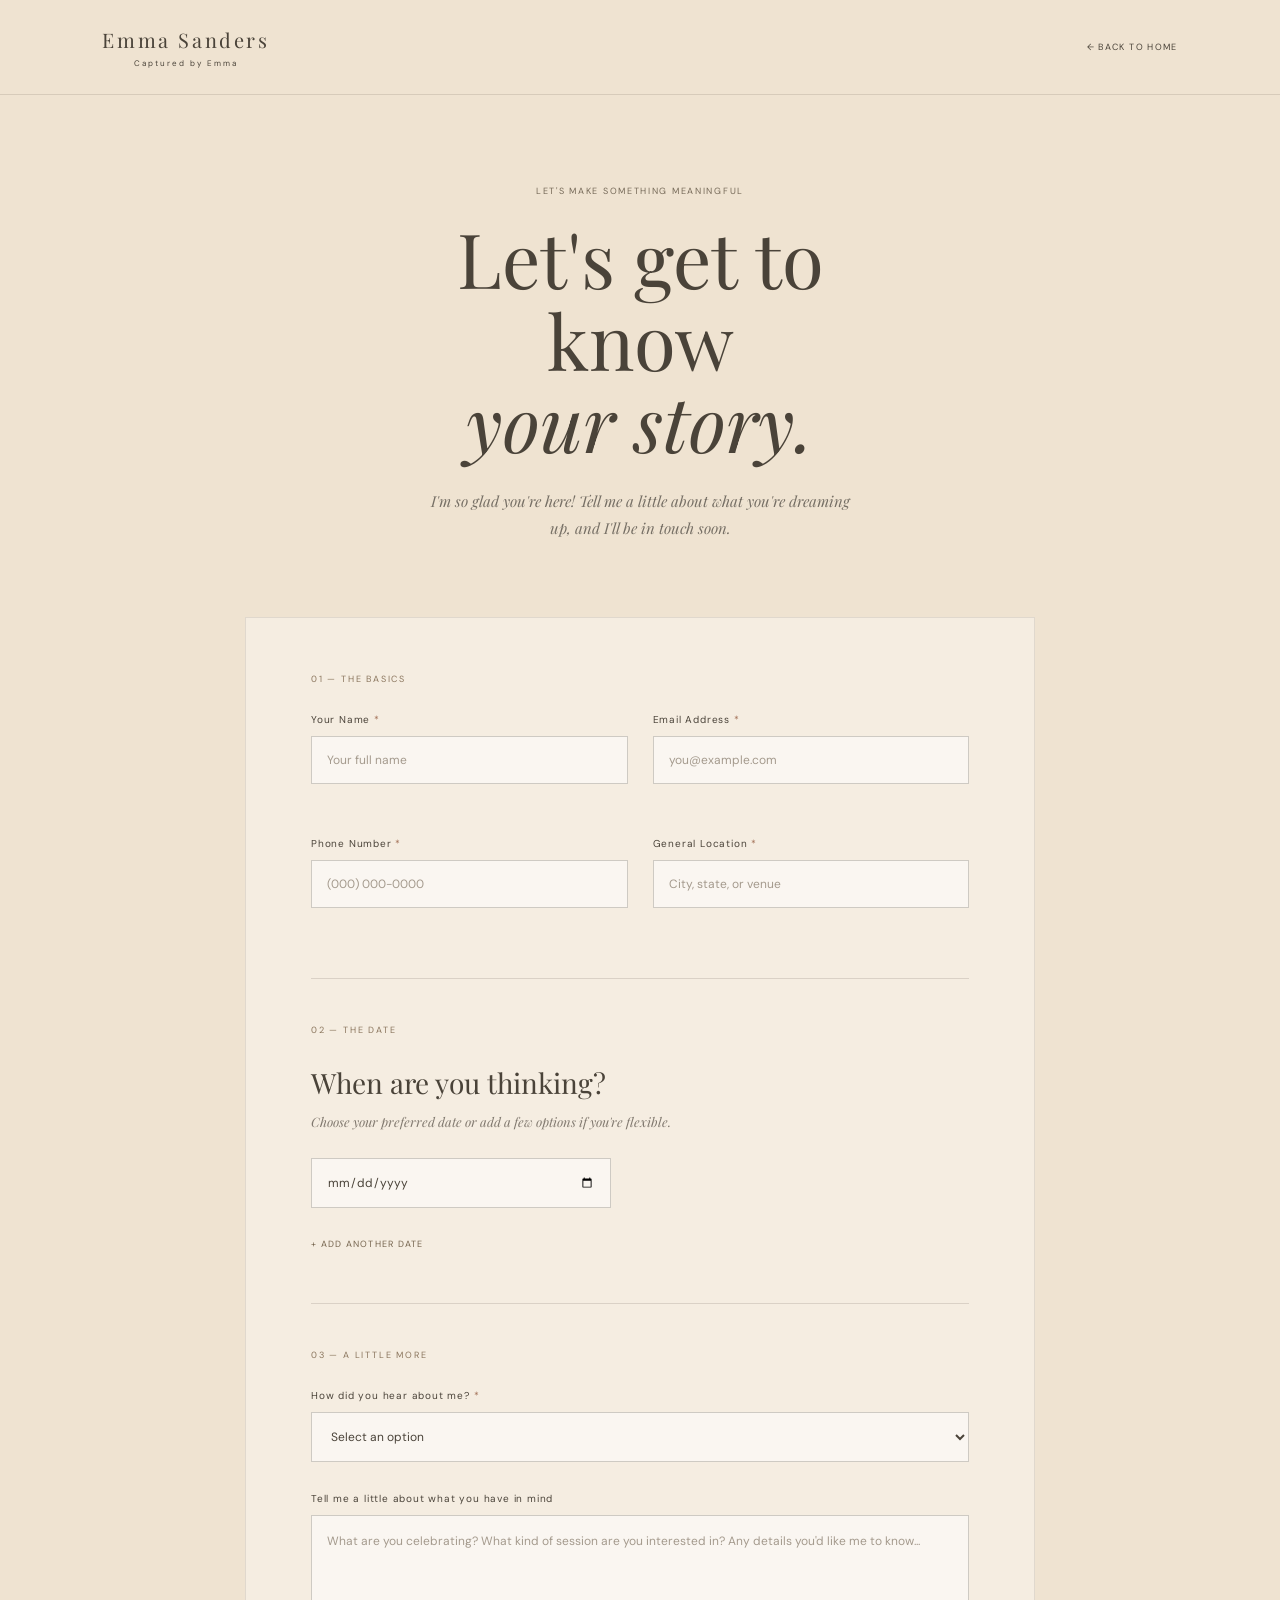
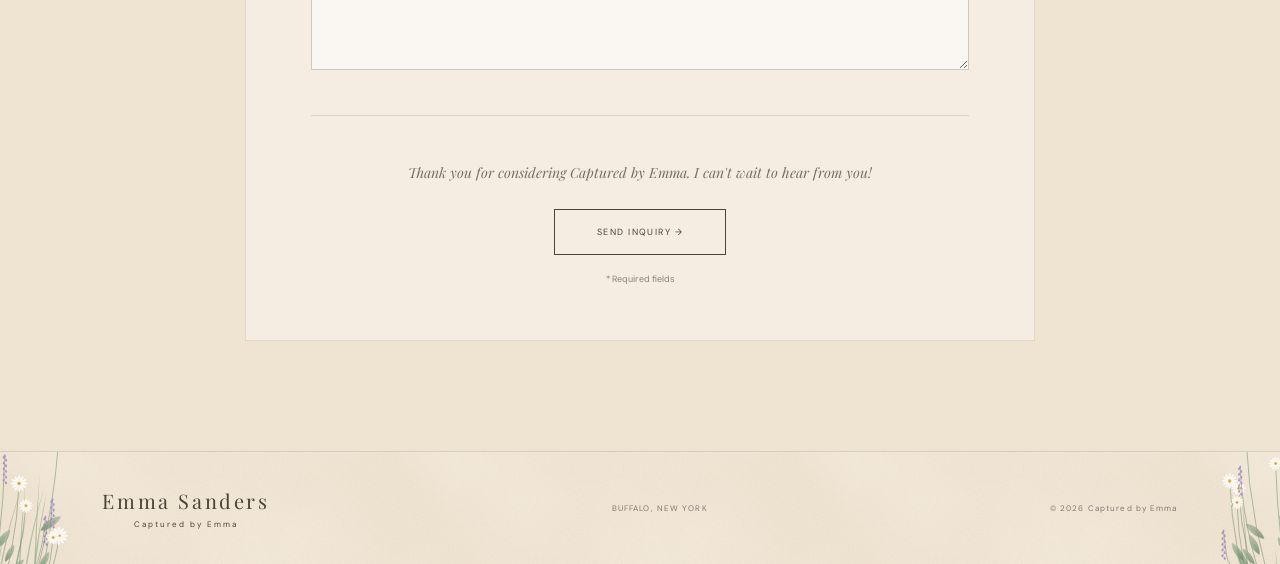
==== booking.html @ 7e06616d "inquire" ====
<!doctype html>
<html lang="en">
<head>
  <meta charset="utf-8">
  <meta name="viewport" content="width=device-width, initial-scale=1">

  <title>Booking Inquiry — Captured by Emma</title>

  <link rel="preconnect" href="https://fonts.googleapis.com">
  <link rel="preconnect" href="https://fonts.gstatic.com" crossorigin>

  <link href="https://fonts.googleapis.com/css2?family=DM+Sans:wght@400;500;600&family=Great+Vibes&family=Playfair+Display:ital,wght@0,400;0,500;1,400&display=swap" rel="stylesheet">

  <link rel="stylesheet" href="style.css?v=10">
</head>

<body class="booking-page">

  <header class="booking-header">
    <a class="booking-logo" href="index.html">
      Emma Sanders
      <small>Captured by Emma</small>
    </a>

    <a class="booking-back" href="index.html">← BACK TO HOME</a>
  </header>

  <main class="booking-main">

    <div class="booking-intro">
      <p class="tiny">LET'S MAKE SOMETHING MEANINGFUL</p>

      <h1>Let's get to know<br><em>your story.</em></h1>

      <p>
        I'm so glad you're here! Tell me a little about what you're
        dreaming up, and I'll be in touch soon.
      </p>
    </div>

    <form class="booking-form" id="booking-form">

      <!-- THE BASICS -->
      <div class="form-section">
        <p class="form-section-label">01 — THE BASICS</p>

        <div class="form-grid">

          <div class="form-field">
            <label for="name">Your Name <span>*</span></label>
            <input type="text" id="name" name="Name" placeholder="Your full name" required>
          </div>

          <div class="form-field">
            <label for="email">Email Address <span>*</span></label>
            <input type="email" id="email" name="Email" placeholder="you@example.com" required>
          </div>

          <div class="form-field">
            <label for="phone">Phone Number <span>*</span></label>
            <input type="tel" id="phone" name="Phone" placeholder="(000) 000-0000" required>
          </div>

          <div class="form-field">
            <label for="location">General Location <span>*</span></label>
            <input type="text" id="location" name="Location" placeholder="City, state, or venue" required>
          </div>

        </div>
      </div>

      <!-- PREFERRED DATES -->
      <div class="form-section">
        <p class="form-section-label">02 — THE DATE</p>

        <h2>When are you thinking?</h2>

        <p class="form-help">
          Choose your preferred date or add a few options if you're flexible.
        </p>

        <div id="date-list">

          <div class="date-entry">
            <input
              type="date"
              name="Preferred Dates"
              class="preferred-date"
              aria-label="Preferred date"
              required
            >
          </div>

        </div>

        <button type="button" class="add-date" id="add-date">
          + ADD ANOTHER DATE
        </button>
      </div>

      <!-- ADDITIONAL DETAILS -->
      <div class="form-section">
        <p class="form-section-label">03 — A LITTLE MORE</p>

        <div class="form-field">
          <label for="source">How did you hear about me? <span>*</span></label>

          <select id="source" name="How did you hear about me" required>
            <option value="" disabled selected>Select an option</option>
            <option value="Instagram">Instagram</option>
            <option value="Facebook">Facebook</option>
            <option value="Google">Google</option>
            <option value="Word of mouth">Word of mouth / Referral</option>
            <option value="Previous client">Previous client</option>
            <option value="Other">Other</option>
          </select>
        </div>

        <div class="form-field details-field">
          <label for="details">Tell me a little about what you have in mind</label>

          <textarea
            id="details"
            name="Details"
            rows="6"
            placeholder="What are you celebrating? What kind of session are you interested in? Any details you'd like me to know..."
          ></textarea>
        </div>
      </div>

      <!-- SUBMIT -->
      <div class="booking-submit">
        <p>Thank you for considering Captured by Emma. I can't wait to hear from you!</p>

        <button type="submit" class="booking-submit-button">
          SEND INQUIRY →
        </button>

        <small>* Required fields</small>
      </div>

    </form>

    <!-- THANK YOU MESSAGE -->
    <div id="thank-you" class="thank-you-message" hidden>
      <p class="tiny">THANK YOU</p>
      <h2>Your story starts here.</h2>
      <p>Your inquiry has been completed. I'll look forward to connecting with you!</p>
      <a href="index.html" class="outline-pill dark-pill">BACK TO HOME</a>
    </div>

  </main>

  <footer class="booking-footer">
    <a class="booking-logo" href="index.html">
      Emma Sanders
      <small>Captured by Emma</small>
    </a>

    <p>BUFFALO, NEW YORK</p>

    <small>© <span id="year"></span> Captured by Emma</small>
  </footer>

  <script>
    // Update footer year.
    document.getElementById("year").textContent = new Date().getFullYear();

    // Get today's date in local time.
    const today = new Date();

    const localToday = new Date(
      today.getTime() - today.getTimezoneOffset() * 60000
    ).toISOString().split("T")[0];

    // Prevent selecting dates in the past.
    document.querySelectorAll(".preferred-date").forEach(input => {
      input.min = localToday;
    });

    // Add additional preferred dates.
    const dateList = document.getElementById("date-list");
    const addDateButton = document.getElementById("add-date");

    addDateButton.addEventListener("click", () => {
      const entry = document.createElement("div");
      entry.className = "date-entry";

      const input = document.createElement("input");
      input.type = "date";
      input.name = "Preferred Dates";
      input.className = "preferred-date";
      input.setAttribute("aria-label", "Additional preferred date");
      input.min = localToday;

      const removeButton = document.createElement("button");
      removeButton.type = "button";
      removeButton.className = "remove-date";
      removeButton.textContent = "REMOVE";
      removeButton.setAttribute("aria-label", "Remove this date");

      removeButton.addEventListener("click", () => {
        entry.remove();
      });

      entry.append(input, removeButton);
      dateList.appendChild(entry);
    });

    // Send the inquiry by email (via FormSubmit) and show the thank-you message.
    const bookingForm = document.getElementById("booking-form");
    const submitButton = bookingForm.querySelector(".booking-submit-button");
    const thankYou = document.getElementById("thank-you");

    const errorMessage = document.createElement("p");
    errorMessage.className = "form-help";
    errorMessage.setAttribute("role", "alert");
    errorMessage.hidden = true;
    errorMessage.textContent =
      "Sorry, something went wrong sending your inquiry. Please try again in a moment.";
    submitButton.insertAdjacentElement("beforebegin", errorMessage);

    bookingForm.addEventListener("submit", async function (event) {
      event.preventDefault();
      event.stopPropagation();

      if (!bookingForm.reportValidity()) return;

      errorMessage.hidden = true;
      submitButton.disabled = true;
      const originalLabel = submitButton.textContent;
      submitButton.textContent = "SENDING...";

      // Collect the fields, combining every preferred date into one line.
      const data = new FormData(bookingForm);
      const dates = data.getAll("Preferred Dates").filter(Boolean);
      data.delete("Preferred Dates");
      data.set("Preferred Dates", dates.join(", "));

      // FormSubmit options.
      data.set("_subject", "New booking inquiry — Captured by Emma");
      data.set("_template", "table");
      data.set("_captcha", "false");
      data.set("_replyto", bookingForm.elements["Email"].value);

      try {
        const response = await fetch("https://formsubmit.co/ajax/be078366243f27d2cad0f4f7a2c59f19", {
          method: "POST",
          headers: { "Accept": "application/json" },
          body: data
        });

        const result = await response.json();

        if (!response.ok || String(result.success) !== "true") {
          throw new Error(result.message || "Send failed");
        }

        bookingForm.hidden = true;
        thankYou.hidden = false;
        thankYou.scrollIntoView({ behavior: "smooth", block: "center" });
      } catch (err) {
        console.error(err);
        errorMessage.hidden = false;
        submitButton.disabled = false;
        submitButton.textContent = originalLabel;
      }
    });
  </script>

</body>
</html>
---- style.css ----
:root{--tan:#d6b587;--blue:#b5c0c4;--cream:#f6f1e9;--ink:#4b4944;--white:#fff;--serif:'Playfair Display',Georgia,serif;--sans:'DM Sans',Arial,sans-serif;--script:'Great Vibes','Brush Script MT',cursive}

*{box-sizing:border-box}
html{scroll-behavior:smooth}
body{margin:0;color:var(--ink);font-family:var(--sans);background:var(--cream)}
a{color:inherit;text-decoration:none}
img{display:block;width:100%;height:100%;object-fit:cover}

.nav{height:76px;position:absolute;top:0;left:0;width:100%;z-index:10;display:flex;align-items:center;justify-content:space-between;padding:0 6%;color:#fff}
.logo{font:19px var(--serif);letter-spacing:.13em;text-align:center}
.logo small{display:block;font:8px var(--sans);letter-spacing:.25em;margin-top:5px}
.links{display:flex;gap:34px}
.links a,.nav-cta{font-size:9px;letter-spacing:.15em}
.menu{display:none}

.hero{height:100vh;min-height:620px;position:relative;color:white;display:grid;place-items:center;overflow:hidden}
.hero-photo,.hero-dim{position:absolute;inset:0}
.hero-photo img{object-position:center 55%;transform:scale(1.12)}
.hero-dim{background:rgba(27,32,36,.36)}
.read-pill,.outline-pill{border:1px solid rgba(255,255,255,.85);border-radius:40px;padding:12px 34px;font-size:9px;letter-spacing:.15em;display:inline-block}
.read-pill{position:absolute;top:7%;left:50%;transform:translateX(-50%)}
.hero-center{position:relative;text-align:center;margin-top:15px}
.hero .monogram{display:block;border:0;padding:0;margin:0 auto 6px;font:400 60px/1.1 var(--script);white-space:nowrap;text-shadow:0 2px 14px rgba(0,0,0,.25)}
.hero h1{font:clamp(30px,3.2vw,44px)/1.25 var(--serif);font-weight:400;margin:0 0 12px}
.hero-center p{font:italic 16px/1.6 var(--serif);margin:0}
.scroll-cue{position:absolute;bottom:16px;right:4%;font-size:22px}

.about-block{background:var(--tan);padding:105px 10% 110px}
.about-inner{max-width:1040px;margin:auto;display:grid;grid-template-columns:1fr 1fr;align-items:center;gap:12%}
.portrait-wrap{position:relative;padding:0 12% 0 0}
.portrait-arch{height:450px;overflow:hidden;border-radius:0 48% 0 0}
.portrait-arch img{object-position:center 35%;transform:scale(1.1)}
.signature{position:absolute;bottom:-22px;left:-30px;color:white;font:italic 32px var(--serif);transform:rotate(-8deg)}
.signature small{display:block;font:9px var(--sans);letter-spacing:.2em;text-align:center;margin-top:3px}
.tiny{font-size:9px;letter-spacing:.19em;margin:0 0 23px}
.about-copy h2{font:clamp(29px,3vw,39px)/1.28 var(--serif);font-weight:400;margin:0 0 12px;color:white}
.about-copy p:not(.tiny){font-size:12px;line-height:1.85;color:#fff;margin:12px 0}
.about-copy .outline-pill{margin-top:15px;color:white}

.statement{position:relative;background:var(--blue);min-height:520px;padding:0 8% 80px;text-align:center;overflow:hidden}
.statement-photo{height:280px;width:min(58vw,620px);margin:-1px auto 38px;overflow:hidden;border-radius:0 0 50% 50%}
.statement-photo img{transform:scale(1.12)}
.statement h2{font:clamp(29px,3.8vw,42px)/1.35 var(--serif);font-weight:400;color:white;margin:0}
.est{position:absolute;bottom:22px;color:white;font-size:9px;font-weight:600;letter-spacing:.2em}
.est.left{left:14%}
.est.right{right:14%}

.story{background:var(--cream);padding:115px 10% 120px;overflow:hidden}
.story-heading{text-align:center}
.story-heading h2,.locations h2{font:clamp(45px,6vw,72px)/1.05 var(--serif);font-weight:400;margin:0}
.story-heading h2 em,.locations h2 em{font-weight:400}
.story-heading>p:last-child{font-size:12px;line-height:1.8;color:#81796f;max-width:440px;margin:20px auto 0}

.photo-scatter{max-width:1000px;margin:75px auto 55px;position:relative;height:660px}
.photo-scatter figure{position:absolute;margin:0}
.photo{overflow:hidden}
.photo img{transform:scale(1.15)}
.photo-scatter figcaption{font-size:8px;letter-spacing:.15em;color:#837b70;margin-top:12px}

.scatter-one{width:37%;left:3%;top:75px}
.scatter-one .photo{height:370px}

.scatter-two{width:43%;right:3%;top:0}
.scatter-two .photo{height:440px}
.scatter-two figcaption{text-align:left}

.scatter-three{width:31%;left:35%;top:370px}
.scatter-three .photo{height:280px}
.scatter-three .photo img{
    transform:scale(1);
    object-position:center center;
}

.dark-pill{border-color:#77736c;color:var(--ink);display:table;margin:auto}

/* ---------- Locations: two auto-scrolling photo rows ---------- */
.locations{background:#e6ddd0;padding:110px 0 125px;text-align:center;overflow:hidden}
.locations-head{padding:0 10%}
.locations h2{color:var(--ink)}
.locations-intro{font:italic 15px/1.7 var(--serif);max-width:430px;margin:20px auto 0;color:#766f65}

.marquee{margin-top:65px;overflow:hidden;display:flex;flex-direction:column;gap:30px;
    -webkit-mask-image:linear-gradient(90deg,transparent,#000 7%,#000 93%,transparent);
    mask-image:linear-gradient(90deg,transparent,#000 7%,#000 93%,transparent)}
/* --shift (minus one set's width) and --dur are set by script.js so every row loops seamlessly */
.marquee-track{display:flex;width:max-content;will-change:transform;animation:marquee var(--dur,60s) linear infinite}
.marquee-track.reverse{animation-direction:reverse}
.marquee-set{display:flex;align-items:flex-start;gap:24px;padding-right:24px}
.tile{flex:none;width:250px;margin:0;text-align:left}
.tile-img{height:300px;overflow:hidden}
.tile figcaption{font-size:8px;letter-spacing:.15em;color:#837b70;margin-top:12px}
@keyframes marquee{from{transform:translate3d(0,0,0)}to{transform:translate3d(var(--shift,0px),0,0)}}

.quote{background:#b5c0c4;text-align:center;padding:95px 15%}
.quote blockquote{font:clamp(27px,3.5vw,42px)/1.35 var(--serif);color:white;margin:0 auto;max-width:800px}
.quote small{display:block;font-size:8px;letter-spacing:.2em;color:white;margin-top:25px}

.contact{height:580px;position:relative;display:grid;place-items:center;text-align:center;color:white;overflow:hidden}
.contact-bg,.contact-overlay{position:absolute;inset:0}
.contact-bg img{transform:scale(1.12)}
.contact-overlay{background:rgba(35,38,36,.4)}
.contact-copy{position:relative}
.contact-copy .tiny{color:white}
.contact h2{font:clamp(48px,7vw,82px)/1.05 var(--serif);font-weight:400;margin:0}
.contact-copy>p:not(.tiny){font:italic 15px var(--serif);margin:20px 0 28px}

footer{background:var(--cream);padding:40px 6% 25px;display:flex;align-items:center;justify-content:space-between;gap:20px;text-align:center}
footer .logo{font-size:17px}
footer p,footer>div,footer>small{font-size:8px;letter-spacing:.14em;color:#81796f}
footer>div{display:flex;gap:20px}

@media(max-width:700px){
    .hero .monogram{font-size:44px}
    .nav{height:68px;padding:0 6%}
    .menu{display:block;background:none;border:0;color:white;font-size:22px}
    .links{display:none;position:absolute;top:68px;left:0;right:0;background:#bda078;padding:25px 8%;flex-direction:column;gap:20px}
    .links.open{display:flex}
    .nav-cta{display:none}
    .hero{min-height:620px}
    .hero h1{font-size:32px}
    .hero-center p{font-size:14px}
    .about-block{padding:75px 8% 85px}
    .about-inner{grid-template-columns:1fr;gap:60px}
    .portrait-wrap{width:82%;margin:auto}
    .portrait-arch{height:390px}
    .about-copy{padding:0 3%}
    .about-copy h2{font-size:31px}
    .statement{min-height:440px;padding-bottom:65px}
    .statement-photo{width:85vw;height:230px;margin-bottom:32px}
    .statement h2{font-size:28px}
    .story{padding:85px 7% 90px}
    .photo-scatter{height:auto;display:grid;grid-template-columns:1fr 1fr;gap:18px;margin:45px auto}
    .photo-scatter figure{position:relative!important;inset:auto!important;width:100%!important;margin:0!important}
    .photo-scatter .photo{height:240px!important}
    .scatter-two{margin-top:45px!important}
    .scatter-three{grid-column:1/-1;width:75%!important;margin:-10px auto 0!important}
    .scatter-three .photo{height:280px!important}
    .locations{padding:85px 0 95px}
    .locations-head{padding:0 7%}
    .marquee{margin-top:45px;gap:22px}
    .marquee-set{gap:14px;padding-right:14px}
    .tile{width:170px}
    .tile-img{height:215px}
    .quote{padding:80px 8%}
    .contact{height:500px}
    footer{flex-direction:column;padding:35px 6%}
    footer p{line-height:1.7}
}

/* Reduced-motion visitors: parallax drift stays off. The photo strip keeps running (slower, set in script.js). */
@media(prefers-reduced-motion:reduce){
    html{scroll-behavior:auto}
    .parallax{transform:none!important}
}

/* ===== REALISTIC NATURE THEME v3: readable text, a different botanical for each section ===== */
:root{--cream:#efe3d1;--ink:#4a4339;--paper:url("data:image/svg+xml,%3Csvg xmlns='http\://www\.w3.org/2000/svg' width='400' height='400'%3E%3Cfilter id='a'%3E%3CfeTurbulence type='fractalNoise' baseFrequency='.85' numOctaves='3' seed='2' stitchTiles='stitch'/%3E%3CfeColorMatrix values='0 0 0 0 .42 0 0 0 0 .33 0 0 0 0 .22 0 0 0 .5 -.16'/%3E%3C/filter%3E%3Cfilter id='b'%3E%3CfeTurbulence type='fractalNoise' baseFrequency='.006' numOctaves='3' seed='7' stitchTiles='stitch'/%3E%3CfeColorMatrix values='0 0 0 0 1 0 0 0 0 .97 0 0 0 0 .92 0 0 0 1.6 -.55'/%3E%3C/filter%3E%3Crect width='400' height='400' filter='url(%23a)' opacity='.26'/%3E%3Crect width='400' height='400' filter='url(%23b)' opacity='.3'/%3E%3C/svg%3E");--fl:url("floral-left.png");--fr:url("floral-right.png");--sr:url("sprig-white.svg");
  --wl:url("floral-wheat-left.svg");--wr:url("floral-wheat-right.svg");--ml:url("floral-meadow-left.svg");--mr:url("floral-meadow-right.svg");--el:url("floral-eucalyptus-left.svg");--er:url("floral-eucalyptus-right.svg");
  --lvl:url("floral-lavender-left.svg");--lvr:url("floral-lavender-right.svg");--ptl:url("floral-petals-left.svg");--ptr:url("floral-petals-right.svg")}
body{background:var(--cream)}

.about-block,.statement,.story,.locations,footer{position:relative;isolation:isolate;overflow:hidden}
.about-block::before,.statement::before,.story::before,.locations::before,footer::before{content:"";position:absolute;inset:0;z-index:-1;pointer-events:none;background-repeat:no-repeat}

/* a soft wash over the middle keeps every word on a plain background; flowers only show at the edges */
.statement::after,.story::after,.locations::after{content:"";position:absolute;inset:0;z-index:-1;pointer-events:none;background:linear-gradient(90deg,transparent 0,rgba(var(--vr),.96) 20%,rgba(var(--vr),.96) 80%,transparent 100%)}

/* ABOUT: peonies (only here) */
.about-block{background:var(--paper),#f0e5d4;padding:90px max(10%,14vw) 95px}
.about-block::before{background-image:var(--fl),var(--fr);background-position:left top,right top;background-size:auto min(100%,26vw),auto min(100%,26vw)}
.portrait-arch{height:410px;border-radius:999px 999px 0 0;box-shadow:0 0 0 6px rgba(255,252,245,.6),0 0 0 7px rgba(176,146,118,.4)}
.signature{left:-46px;bottom:-12px;color:#3f382f;font:400 56px/1 var(--script);transform:rotate(-4deg)}
.signature small{font:9px var(--sans);letter-spacing:.2em;margin-top:6px;text-align:left;padding-left:34px;transform:rotate(4deg);color:#3f382f}
.about-copy .tiny{color:#4a4339}
.about-copy h2{color:#3a342b;font-size:clamp(26px,2.4vw,34px);line-height:1.3}
.about-copy p:not(.tiny){color:#4a4339;font-size:13px}
.about-copy .outline-pill{color:#3a342b;border-color:#3a342b}
.about-copy .outline-pill::after{content:"\2192";margin-left:10px}

/* STATEMENT: golden wheat and grasses */
.statement{--vr:232,218,195;background:var(--paper),#e8dac3}
.statement::before{background-image:var(--wl),var(--wr);background-position:left 1% bottom,right 1% bottom;background-size:auto min(96%,24vw),auto min(96%,24vw)}
.statement h2{color:#3a342b}
.est{color:#5f5549}

/* STORY: soft lavender at the bottom corners + a few drifting petals up top */
.story{--vr:239,227,209;background:var(--paper),var(--cream)}
.story::before{background-image:var(--lvl),var(--lvr),var(--ptl),var(--ptr);background-position:left -14px bottom 0,right -14px bottom 0,left 1% top 4%,right 1% top 4%;background-size:auto min(32%,427px),auto min(32%,427px),auto 230px,auto 230px}
.story::after{background:linear-gradient(90deg,transparent 0,rgba(var(--vr),.96) 17%,rgba(var(--vr),.96) 83%,transparent 100%)}
.story-heading>p:last-child{color:#5f5549}
.photo-scatter figcaption,.tile figcaption{color:#5f5549}
.dark-pill{border-color:#4a4339;color:#3a342b}

/* LOCATIONS: eucalyptus branches hanging from the top corners */
.locations{--vr:234,220,199;background:var(--paper),#eadcc7}
.locations::before{background-image:var(--el),var(--er);background-position:left -10px top,right -10px top;background-size:auto 340px,auto 340px}
.locations-intro{color:#524839}

/* CONTACT: golden-hour tint over the photo, one white sprig */
.contact-overlay{background:linear-gradient(rgba(70,46,22,.28),rgba(52,34,16,.52))}
.contact::after{content:"";position:absolute;right:7%;bottom:28px;width:90px;height:150px;z-index:0;pointer-events:none;background:var(--sr) no-repeat center/contain}
.contact-copy{z-index:1}

footer{background:var(--paper),var(--cream)}
footer::before{background-image:var(--ml),var(--mr);background-position:left -20px bottom -60px,right -20px bottom -60px;background-size:auto 260px,auto 260px}
footer p,footer>div,footer>small{color:#5f5549}

@media(max-width:700px){
 .statement::after,.story::after,.locations::after{background:linear-gradient(90deg,transparent 0,rgba(var(--vr),.96) 13%,rgba(var(--vr),.96) 87%,transparent 100%)}
 .about-block{padding:75px 8% 85px}
 .about-block::before{background-position:left -90px top 20px,right -90px top 40px;background-size:auto 300px,auto 300px}
 .portrait-wrap{width:62%;padding:0}
 .portrait-arch{height:320px}
 .signature{left:-34px;font-size:46px}
 .statement::before{background-size:auto 70%,auto 70%;background-position:left -40px bottom,right -40px bottom}
 .story::before{background-position:left -60px bottom 0,right -60px bottom 0,left -30px top 2%,right -30px top 2%;background-size:auto 224px,auto 224px,auto 170px,auto 170px}
 .locations::before{background-size:auto 220px,auto 220px;background-position:left -40px top,right -40px top}
 .contact::after{width:60px;height:100px;bottom:20px}
}

/* Keep the About portrait completely stationary */
.about-block .portrait-arch,
.about-block .portrait-arch img {
    animation: none !important;
    transition: none !important;
}

.about-block .portrait-arch {
    transform: none !important;
}

.about-block .portrait-arch img {
    transform: none !important;
    object-position: center 35%;
}


/* =====================================
   BOOKING INQUIRY PAGE
===================================== */

.booking-page {
    min-height: 100vh;
    background: var(--cream);
}

.booking-header {
    min-height: 95px;
    padding: 20px 8%;
    display: flex;
    align-items: center;
    justify-content: space-between;
    border-bottom: 1px solid rgba(74, 67, 57, .15);
}

.booking-logo {
    font: 20px var(--serif);
    letter-spacing: .13em;
    text-align: center;
    color: var(--ink);
}

.booking-logo small {
    display: block;
    font: 8px var(--sans);
    letter-spacing: .25em;
    margin-top: 5px;
}

.booking-back {
    font-size: 9px;
    letter-spacing: .15em;
}

.booking-main {
    max-width: 850px;
    margin: 0 auto;
    padding: 90px 30px 110px;
}

.booking-intro {
    text-align: center;
    max-width: 570px;
    margin: 0 auto 75px;
}

.booking-intro .tiny {
    color: #756958;
    margin-bottom: 20px;
}

.booking-intro h1 {
    font: clamp(48px, 7vw, 76px)/1.08 var(--serif);
    font-weight: 400;
    color: var(--ink);
    margin: 0;
}

.booking-intro h1 em {
    font-weight: 400;
}

.booking-intro > p:last-child {
    max-width: 440px;
    margin: 25px auto 0;
    font: italic 15px/1.8 var(--serif);
    color: #766f65;
}

.booking-form {
    background: rgba(255, 255, 255, .35);
    padding: 55px 65px;
    border: 1px solid rgba(74, 67, 57, .12);
}

.form-section {
    padding-bottom: 45px;
    margin-bottom: 45px;
    border-bottom: 1px solid rgba(74, 67, 57, .16);
}

.form-section:last-of-type {
    margin-bottom: 35px;
}

.form-section-label {
    font-size: 9px;
    letter-spacing: .2em;
    color: #8b765e;
    margin: 0 0 28px;
}

.form-section h2 {
    font: 28px var(--serif);
    font-weight: 400;
    margin: 0 0 10px;
}

.form-help {
    font: italic 13px/1.7 var(--serif);
    color: #81796f;
    margin: 0 0 25px;
}

.form-grid {
    display: grid;
    grid-template-columns: 1fr 1fr;
    gap: 28px 25px;
}

.form-field {
    display: flex;
    flex-direction: column;
    gap: 10px;
    margin-bottom: 25px;
}

.form-field label {
    font-size: 10px;
    letter-spacing: .08em;
    color: var(--ink);
}

.form-field label span {
    color: #a16e54;
}

.form-field input,
.form-field select,
.form-field textarea,
.date-entry input {
    width: 100%;
    border: 1px solid rgba(74, 67, 57, .25);
    border-radius: 0;
    background: rgba(255, 255, 255, .55);
    padding: 15px;
    font: 12px var(--sans);
    color: var(--ink);
    outline: none;
}

.form-field input:focus,
.form-field select:focus,
.form-field textarea:focus,
.date-entry input:focus {
    border-color: #8b765e;
}

.form-field input::placeholder,
.form-field textarea::placeholder {
    color: #a49a8d;
}

.form-field select {
    cursor: pointer;
}

.form-field textarea {
    resize: vertical;
    min-height: 145px;
    line-height: 1.7;
}

.details-field {
    margin-top: 30px;
    margin-bottom: 0;
}

.date-entry {
    display: flex;
    align-items: center;
    gap: 12px;
    margin-bottom: 12px;
}

.date-entry input {
    max-width: 300px;
    min-height: 45px;
}

.add-date,
.remove-date {
    background: none;
    border: none;
    color: #76654f;
    font: 9px var(--sans);
    letter-spacing: .14em;
    cursor: pointer;
}

.add-date {
    margin-top: 10px;
    padding: 8px 0;
}

.add-date:hover,
.remove-date:hover {
    opacity: .6;
}

.remove-date {
    white-space: nowrap;
}

.booking-submit {
    text-align: center;
}

.booking-submit p {
    font: italic 14px/1.7 var(--serif);
    color: #766f65;
    margin: 0 auto 25px;
}

.booking-submit-button {
    display: inline-block;
    background: transparent;
    border: 1px solid var(--ink);
    color: var(--ink);
    padding: 16px 42px;
    font: 9px var(--sans);
    letter-spacing: .16em;
    cursor: pointer;
    transition: .3s ease;
}

.booking-submit-button:hover {
    background: var(--ink);
    color: var(--cream);
}

.booking-submit small {
    display: block;
    margin-top: 18px;
    font-size: 9px;
    color: #8b8175;
}

.booking-footer {
    padding: 35px 8%;
    display: flex;
    justify-content: space-between;
    align-items: center;
    gap: 20px;
    border-top: 1px solid rgba(74, 67, 57, .15);
    text-align: center;
}

.booking-footer p,
.booking-footer > small {
    font-size: 8px;
    letter-spacing: .14em;
    color: #81796f;
}

/* Booking page mobile layout */
@media(max-width: 700px) {
    .booking-header {
        min-height: 80px;
        padding: 18px 6%;
    }

    .booking-logo {
        font-size: 16px;
    }

    .booking-back {
        font-size: 8px;
    }

    .booking-main {
        padding: 65px 18px 75px;
    }

    .booking-intro {
        margin-bottom: 50px;
    }

    .booking-intro h1 {
        font-size: 49px;
    }

    .booking-form {
        padding: 35px 22px;
    }

    .form-grid {
        grid-template-columns: 1fr;
        gap: 0;
    }

    .form-section {
        padding-bottom: 35px;
        margin-bottom: 35px;
    }

    .date-entry {
        align-items: flex-start;
    }

    .date-entry input {
        min-width: 0;
        flex: 1;
    }

    .booking-footer {
        flex-direction: column;
        padding: 35px 6%;
    }
}


/* Booking thank-you message */

.thank-you-message {
    text-align: center;
    max-width: 600px;
    margin: 0 auto;
    padding: 65px 30px;
    background: rgba(255, 255, 255, .35);
    border: 1px solid rgba(74, 67, 57, .12);
}

.thank-you-message h2 {
    font: clamp(36px, 5vw, 52px) var(--serif);
    font-weight: 400;
    color: var(--ink);
    margin: 15px 0;
}

.thank-you-message > p:not(.tiny) {
    font: italic 15px/1.8 var(--serif);
    color: #766f65;
    margin: 15px auto 30px;
}

.thank-you-message[hidden] {
    display: none;
}
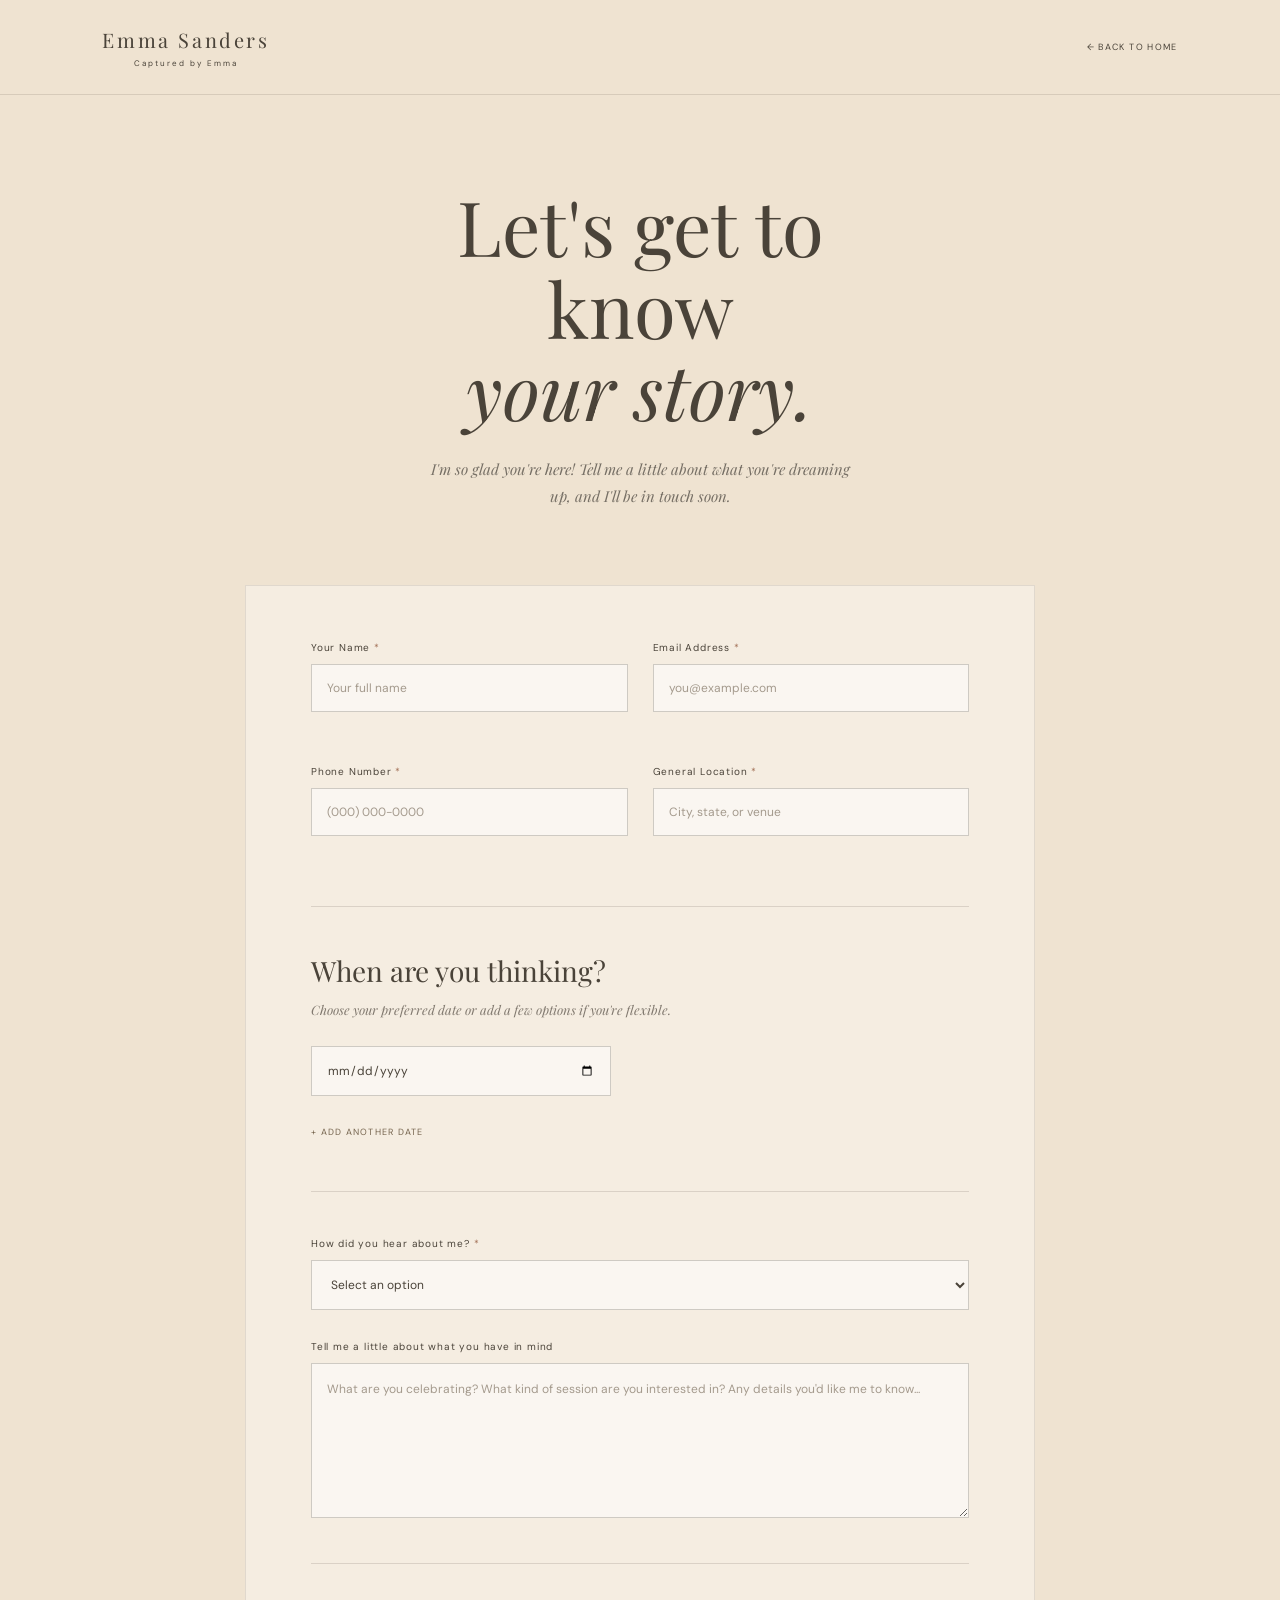
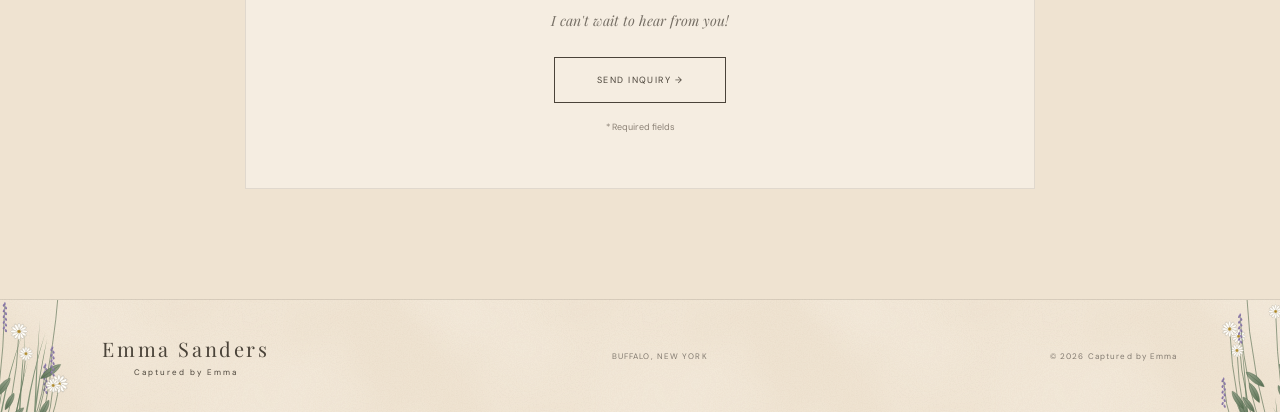
==== commit c43f8fc4: "text changes" ====
--- a/booking.html
+++ b/booking.html
@@ -28,7 +28,6 @@
   <main class="booking-main">
 
     <div class="booking-intro">
-      <p class="tiny">LET'S MAKE SOMETHING MEANINGFUL</p>
 
       <h1>Let's get to know<br><em>your story.</em></h1>
 
@@ -42,7 +41,6 @@
 
       <!-- THE BASICS -->
       <div class="form-section">
-        <p class="form-section-label">01 — THE BASICS</p>
 
         <div class="form-grid">
 
@@ -71,7 +69,6 @@
 
       <!-- PREFERRED DATES -->
       <div class="form-section">
-        <p class="form-section-label">02 — THE DATE</p>
 
         <h2>When are you thinking?</h2>
 
@@ -100,7 +97,6 @@
 
       <!-- ADDITIONAL DETAILS -->
       <div class="form-section">
-        <p class="form-section-label">03 — A LITTLE MORE</p>
 
         <div class="form-field">
           <label for="source">How did you hear about me? <span>*</span></label>
@@ -130,7 +126,7 @@
 
       <!-- SUBMIT -->
       <div class="booking-submit">
-        <p>Thank you for considering Captured by Emma. I can't wait to hear from you!</p>
+        <p>I can't wait to hear from you!</p>
 
         <button type="submit" class="booking-submit-button">
           SEND INQUIRY →
@@ -144,8 +140,8 @@
     <!-- THANK YOU MESSAGE -->
     <div id="thank-you" class="thank-you-message" hidden>
       <p class="tiny">THANK YOU</p>
-      <h2>Your story starts here.</h2>
-      <p>Your inquiry has been completed. I'll look forward to connecting with you!</p>
+      <h2>Your inquiry has been completed.</h2>
+      <p>I'll look forward to connecting with you!</p>
       <a href="index.html" class="outline-pill dark-pill">BACK TO HOME</a>
     </div>
 
@@ -232,38 +228,77 @@
       submitButton.textContent = "SENDING...";
 
       // Collect the fields, combining every preferred date into one line.
-      const data = new FormData(bookingForm);
-      const dates = data.getAll("Preferred Dates").filter(Boolean);
-      data.delete("Preferred Dates");
-      data.set("Preferred Dates", dates.join(", "));
-
-      // FormSubmit options.
-      data.set("_subject", "New booking inquiry — Captured by Emma");
-      data.set("_template", "table");
-      data.set("_captcha", "false");
-      data.set("_replyto", bookingForm.elements["Email"].value);
-
-      try {
-        const response = await fetch("https://formsubmit.co/ajax/be078366243f27d2cad0f4f7a2c59f19", {
-          method: "POST",
-          headers: { "Accept": "application/json" },
-          body: data
-        });
-
-        const result = await response.json();
-
-        if (!response.ok || String(result.success) !== "true") {
-          throw new Error(result.message || "Send failed");
-        }
-
+      const form = new FormData(bookingForm);
+      const dates = form.getAll("Preferred Dates").filter(Boolean);
+
+      const payload = {
+        "Name": form.get("Name"),
+        "Email": form.get("Email"),
+        "Phone": form.get("Phone"),
+        "Location": form.get("Location"),
+        "Preferred Dates": dates.join(", "),
+        "How did you hear about me": form.get("How did you hear about me"),
+        "Details": form.get("Details") || "(none)",
+
+        // FormSubmit options.
+        "_subject": "New booking inquiry — Captured by Emma",
+        "_template": "table",
+        "_captcha": "false",
+        "_replyto": form.get("Email")
+      };
+
+      // Send the email. FormSubmit delivers the message but its reply can be
+      // slow and the browser sometimes blocks us from reading it, which used to
+      // trigger a false "something went wrong". So we send in "no-cors" mode:
+      // we don't read the reply, and only treat a real network failure
+      // (offline, request blocked) as an error.
+      const sendPromise = fetch("https://formsubmit.co/ajax/be078366243f27d2cad0f4f7a2c59f19", {
+        method: "POST",
+        mode: "no-cors",
+        body: new URLSearchParams(payload),
+        keepalive: true
+      });
+
+      function showThankYou() {
         bookingForm.hidden = true;
         thankYou.hidden = false;
         thankYou.scrollIntoView({ behavior: "smooth", block: "center" });
-      } catch (err) {
+      }
+
+      function showError(err) {
         console.error(err);
+        const detail = err && err.name === "AbortError"
+          ? " (the request timed out)"
+          : (err && err.message ? " (" + err.message + ")" : "");
+        errorMessage.textContent =
+          "Sorry, something went wrong sending your inquiry. Please try again in a moment." + detail;
         errorMessage.hidden = false;
+
+        thankYou.hidden = true;
+        bookingForm.hidden = false;
         submitButton.disabled = false;
         submitButton.textContent = originalLabel;
+        errorMessage.scrollIntoView({ behavior: "smooth", block: "center" });
+      }
+
+      // Wait for the reply, but no longer than 2 seconds.
+      const waitedLong = Symbol("waitedLong");
+      const firstResult = await Promise.race([
+        sendPromise.then(() => "sent", err => ({ err })),
+        new Promise(resolve => setTimeout(() => resolve(waitedLong), 2000))
+      ]);
+
+      if (firstResult === "sent") {
+        showThankYou();
+      } else if (firstResult === waitedLong) {
+        // Still waiting on FormSubmit: show the thank-you now and leave it up.
+        // Browsers sometimes cancel a slow request after the email has already
+        // gone out (for example when the visitor switches tabs), so a late
+        // failure is only logged and never brings the form back.
+        showThankYou();
+        sendPromise.catch(err => console.warn("Late send warning (ignored):", err));
+      } else {
+        showError(firstResult.err);
       }
     });
   </script>
--- a/style.css
+++ b/style.css
@@ -1,4 +1,3 @@
-
 :root{--tan:#d6b587;--blue:#b5c0c4;--cream:#f6f1e9;--ink:#4b4944;--white:#fff;--serif:'Playfair Display',Georgia,serif;--sans:'DM Sans',Arial,sans-serif;--script:'Great Vibes','Brush Script MT',cursive}
 
 *{box-sizing:border-box}
@@ -43,7 +42,7 @@
 .statement-photo img{transform:scale(1.12)}
 .statement h2{font:clamp(29px,3.8vw,42px)/1.35 var(--serif);font-weight:400;color:white;margin:0}
 .est{position:absolute;bottom:22px;color:white;font-size:9px;font-weight:600;letter-spacing:.2em}
-.est.left{left:14%}
+.est.left{left:15.5%}
 .est.right{right:14%}
 
 .story{background:var(--cream);padding:115px 10% 120px;overflow:hidden}
@@ -63,7 +62,7 @@
 
 .scatter-two{width:43%;right:3%;top:0}
 .scatter-two .photo{height:440px}
-.scatter-two figcaption{text-align:left}
+.scatter-two figcaption{text-align:right}
 
 .scatter-three{width:31%;left:35%;top:370px}
 .scatter-three .photo{height:280px}
@@ -155,8 +154,8 @@
 }
 
 /* ===== REALISTIC NATURE THEME v3: readable text, a different botanical for each section ===== */
-:root{--cream:#efe3d1;--ink:#4a4339;--paper:url("data:image/svg+xml,%3Csvg xmlns='http\://www\.w3.org/2000/svg' width='400' height='400'%3E%3Cfilter id='a'%3E%3CfeTurbulence type='fractalNoise' baseFrequency='.85' numOctaves='3' seed='2' stitchTiles='stitch'/%3E%3CfeColorMatrix values='0 0 0 0 .42 0 0 0 0 .33 0 0 0 0 .22 0 0 0 .5 -.16'/%3E%3C/filter%3E%3Cfilter id='b'%3E%3CfeTurbulence type='fractalNoise' baseFrequency='.006' numOctaves='3' seed='7' stitchTiles='stitch'/%3E%3CfeColorMatrix values='0 0 0 0 1 0 0 0 0 .97 0 0 0 0 .92 0 0 0 1.6 -.55'/%3E%3C/filter%3E%3Crect width='400' height='400' filter='url(%23a)' opacity='.26'/%3E%3Crect width='400' height='400' filter='url(%23b)' opacity='.3'/%3E%3C/svg%3E");--fl:url("floral-left.png");--fr:url("floral-right.png");--sr:url("sprig-white.svg");
-  --wl:url("floral-wheat-left.svg");--wr:url("floral-wheat-right.svg");--ml:url("floral-meadow-left.svg");--mr:url("floral-meadow-right.svg");--el:url("floral-eucalyptus-left.svg");--er:url("floral-eucalyptus-right.svg");
+:root{--cream:#efe3d1;--ink:#4a4339;--paper:url("data:image/svg+xml,%3Csvg xmlns='http\://www\.w3.org/2000/svg' width='400' height='400'%3E%3Cfilter id='a'%3E%3CfeTurbulence type='fractalNoise' baseFrequency='.85' numOctaves='3' seed='2' stitchTiles='stitch'/%3E%3CfeColorMatrix values='0 0 0 0 .42 0 0 0 0 .33 0 0 0 0 .22 0 0 0 .5 -.16'/%3E%3C/filter%3E%3Cfilter id='b'%3E%3CfeTurbulence type='fractalNoise' baseFrequency='.006' numOctaves='3' seed='7' stitchTiles='stitch'/%3E%3CfeColorMatrix values='0 0 0 0 1 0 0 0 0 .97 0 0 0 0 .92 0 0 0 1.6 -.55'/%3E%3C/filter%3E%3Crect width='400' height='400' filter='url(%23a)' opacity='.26'/%3E%3Crect width='400' height='400' filter='url(%23b)' opacity='.3'/%3E%3C/svg%3E");--fl:url("floral-left.png");--fr:url("floral-right.png");
+  --wl:url("floral-wheat-left-sharp.svg");--wr:url("floral-wheat-right-sharp.svg");--ml:url("floral-meadow-left-sharp.svg");--mr:url("floral-meadow-right-sharp.svg");--el:url("floral-eucalyptus-left-sharp.svg");--er:url("floral-eucalyptus-right-sharp.svg");
   --lvl:url("floral-lavender-left.svg");--lvr:url("floral-lavender-right.svg");--ptl:url("floral-petals-left.svg");--ptr:url("floral-petals-right.svg")}
 body{background:var(--cream)}
 
@@ -207,15 +206,25 @@
 footer p,footer>div,footer>small{color:#5f5549}
 
 @media(max-width:700px){
- .statement::after,.story::after,.locations::after{background:linear-gradient(90deg,transparent 0,rgba(var(--vr),.96) 13%,rgba(var(--vr),.96) 87%,transparent 100%)}
+ /* Phone: no cream fog over the botanicals (it made them look blurry).
+    Instead the flower layer itself fades out toward the middle, so text stays clear. */
+ .statement::after,.story::after,.locations::after{background:none}
+ /* Story keeps its soft side fade (petals); lavender is a small sprig level with the gallery button */
+ .story::before{
+   -webkit-mask-image:linear-gradient(90deg,#000 0,#000 18%,transparent 29%,transparent 71%,#000 82%,#000 100%);
+           mask-image:linear-gradient(90deg,#000 0,#000 18%,transparent 29%,transparent 71%,#000 82%,#000 100%)}
+ /* Wheat + eucalyptus: crisp (no fade, no fog), hard-cropped so they only peek in from the sides */
+ .locations::before{
+   clip-path:polygon(0 0,22% 0,22% 100%,78% 100%,78% 0,100% 0,100% 100%,0 100%)}
  .about-block{padding:75px 8% 85px}
  .about-block::before{background-position:left -90px top 20px,right -90px top 40px;background-size:auto 300px,auto 300px}
  .portrait-wrap{width:62%;padding:0}
  .portrait-arch{height:320px}
  .signature{left:-34px;font-size:46px}
- .statement::before{background-size:auto 70%,auto 70%;background-position:left -40px bottom,right -40px bottom}
- .story::before{background-position:left -60px bottom 0,right -60px bottom 0,left -30px top 2%,right -30px top 2%;background-size:auto 224px,auto 224px,auto 170px,auto 170px}
- .locations::before{background-size:auto 220px,auto 220px;background-position:left -40px top,right -40px top}
+ .statement{padding-bottom:185px}
+ .statement::before{background-size:auto 240px,auto 240px;background-position:left 0 bottom 0,right 0 bottom 0}
+ .story::before{background-position:left -8px bottom 0,right -8px bottom 0,left -8px top 2%,right -8px top 2%;background-size:auto 130px,auto 130px,auto 170px,auto 170px}
+ .locations::before{background-size:auto 200px,auto 200px;background-position:left -8px top,right -8px top}
  .contact::after{width:60px;height:100px;bottom:20px}
 }
 
@@ -579,3 +588,12 @@
     display: none;
 }
 
+/* Footer social icons */
+footer .social{display:flex;align-items:center;gap:14px}
+footer .social a{display:inline-flex;padding:6px;color:#5f5549;transition:color .2s,transform .2s}
+footer .social a:hover{color:#3a342b;transform:translateY(-2px)}
+footer .social svg{width:20px;height:20px;display:block}
+/* Nav logo image */
+.nav .logo-img{align-self:flex-start;margin-top:14px;line-height:0}
+.nav .logo-img img{display:block;height:92px;width:auto}
+@media (max-width:760px){.nav .logo-img{margin-top:10px}.nav .logo-img img{height:68px}}
